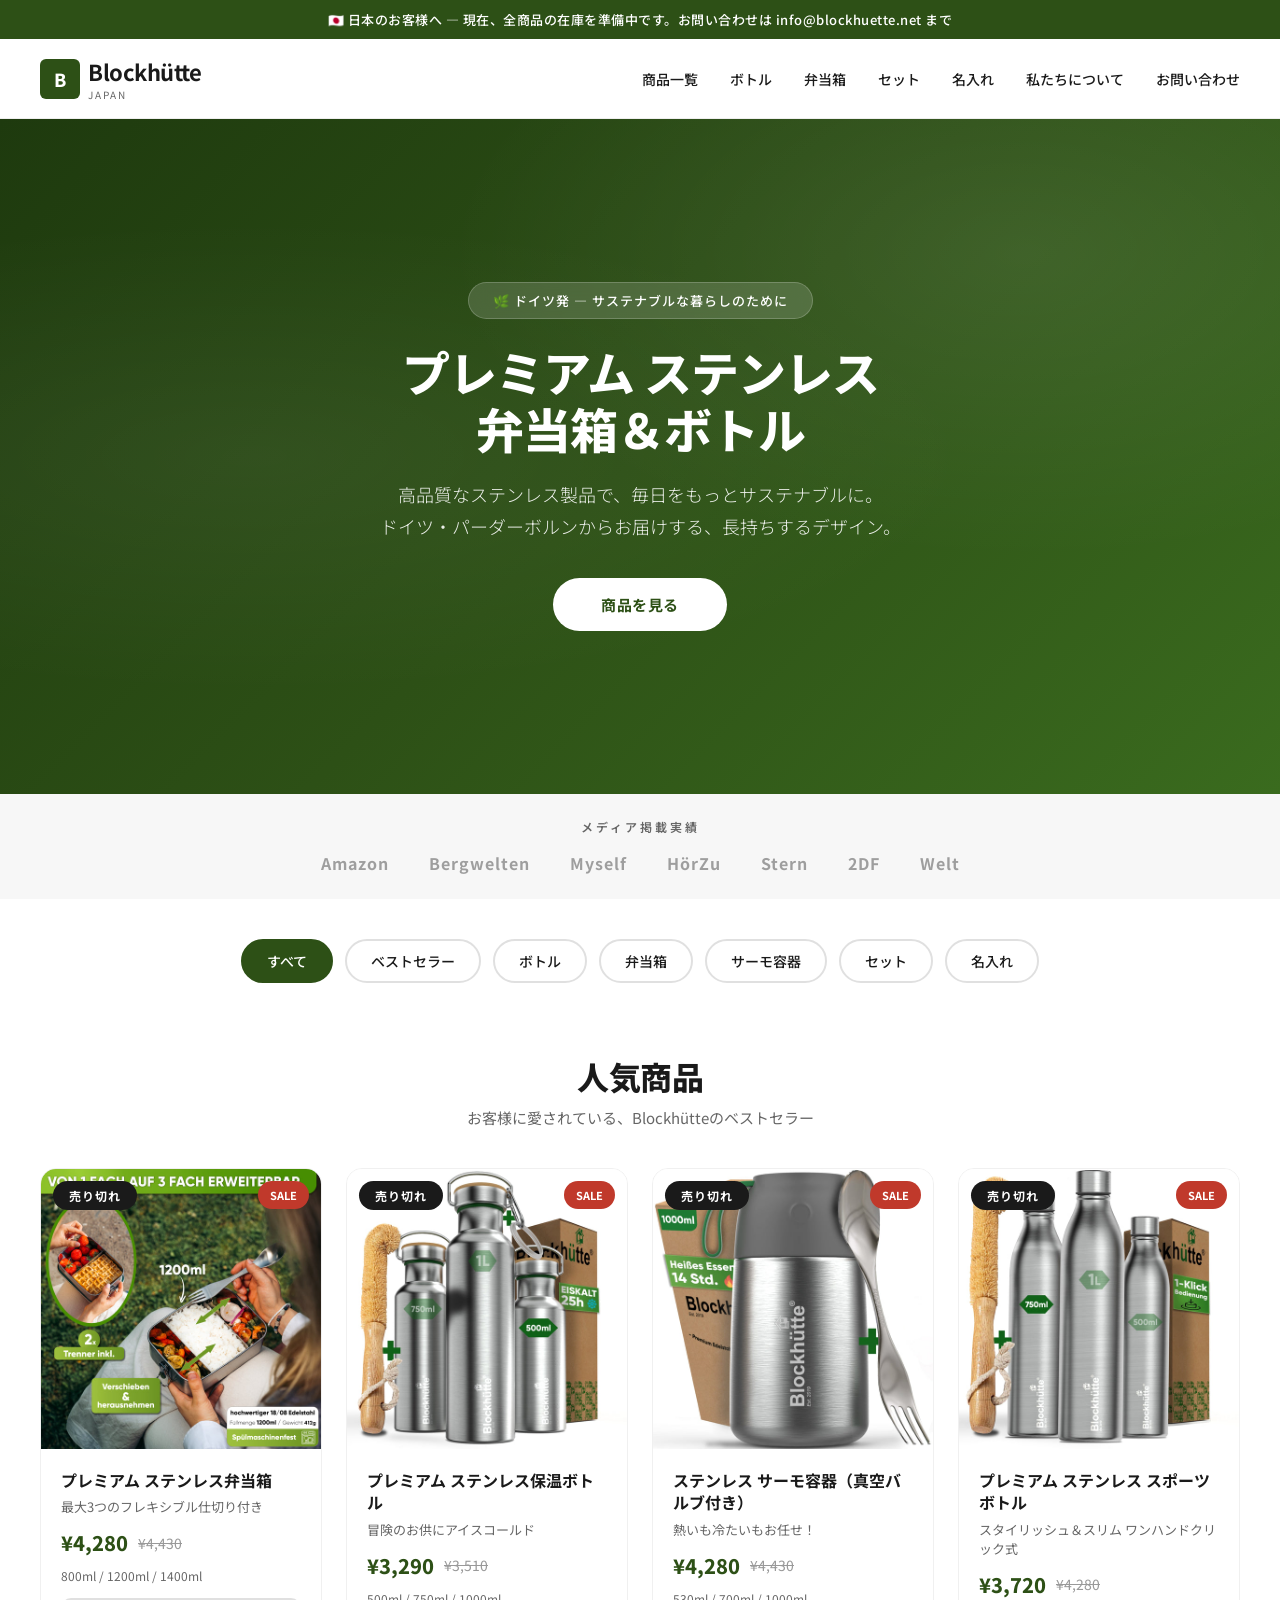
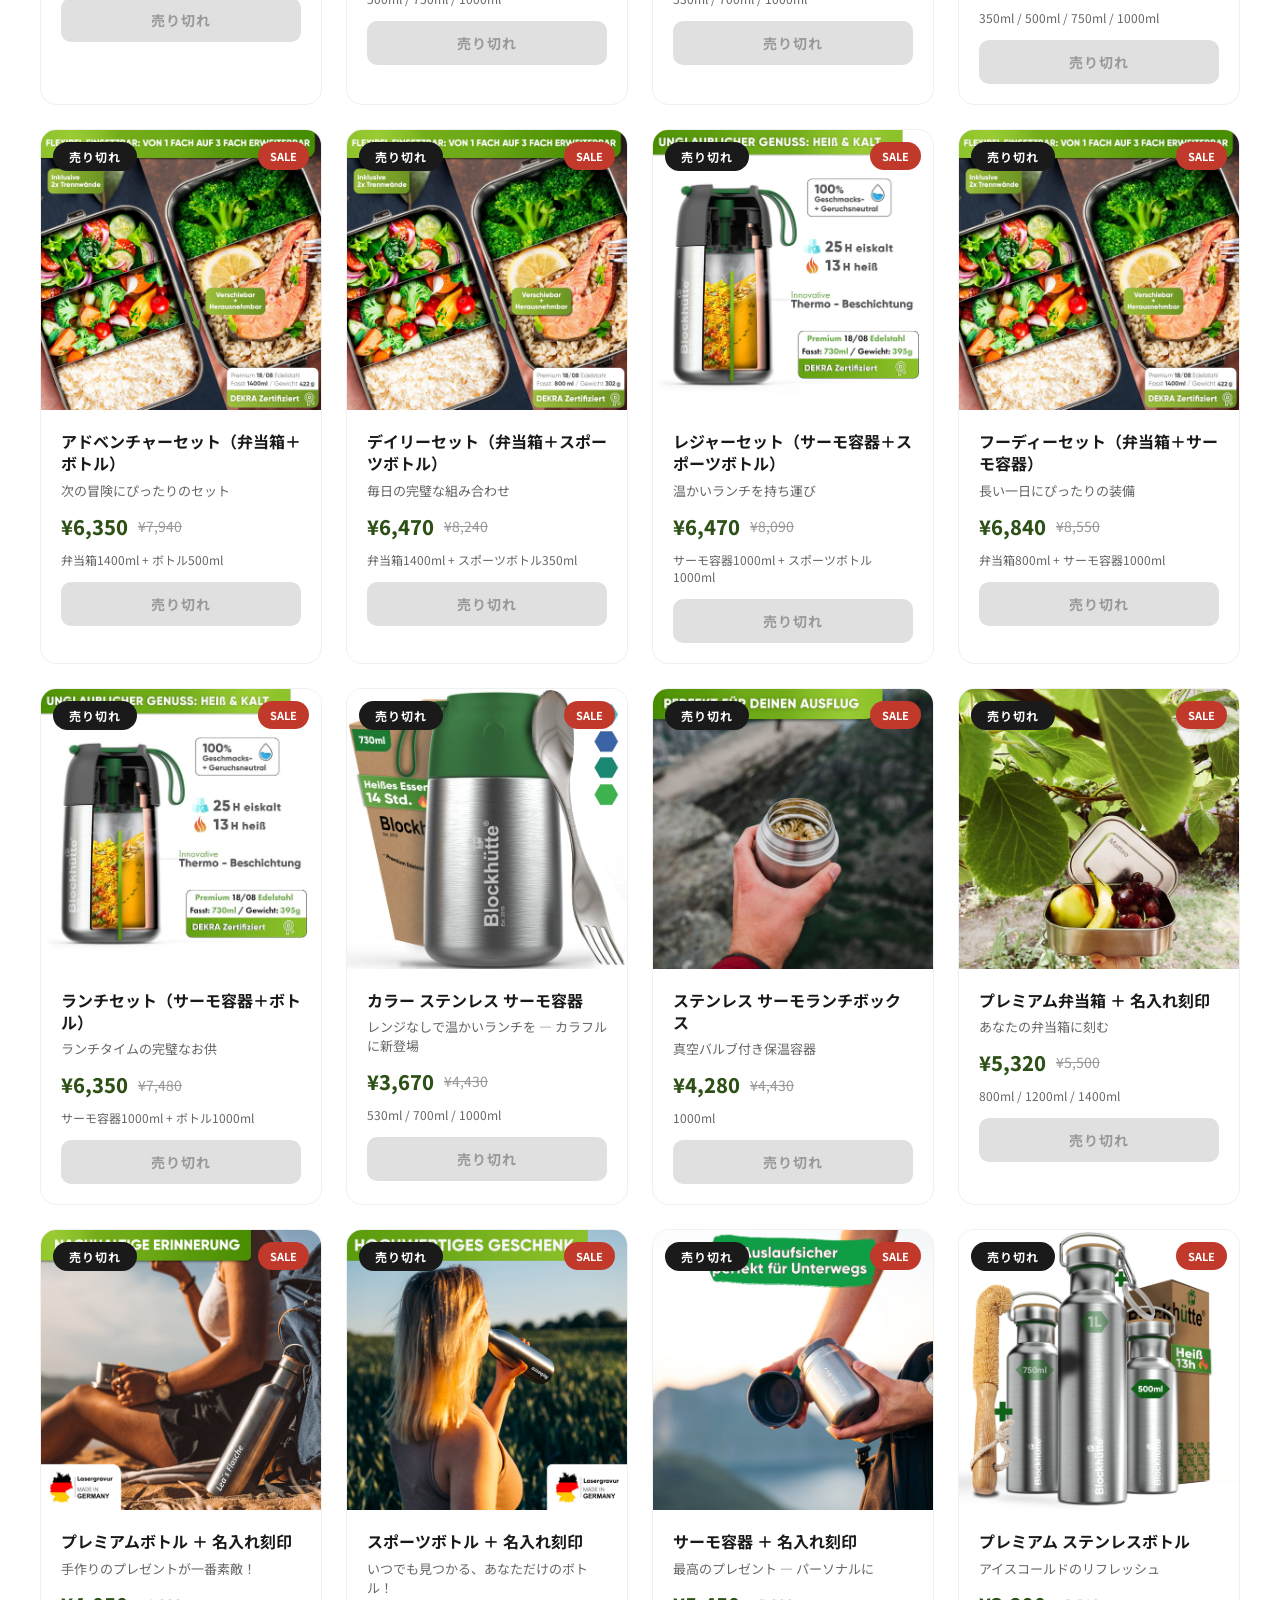
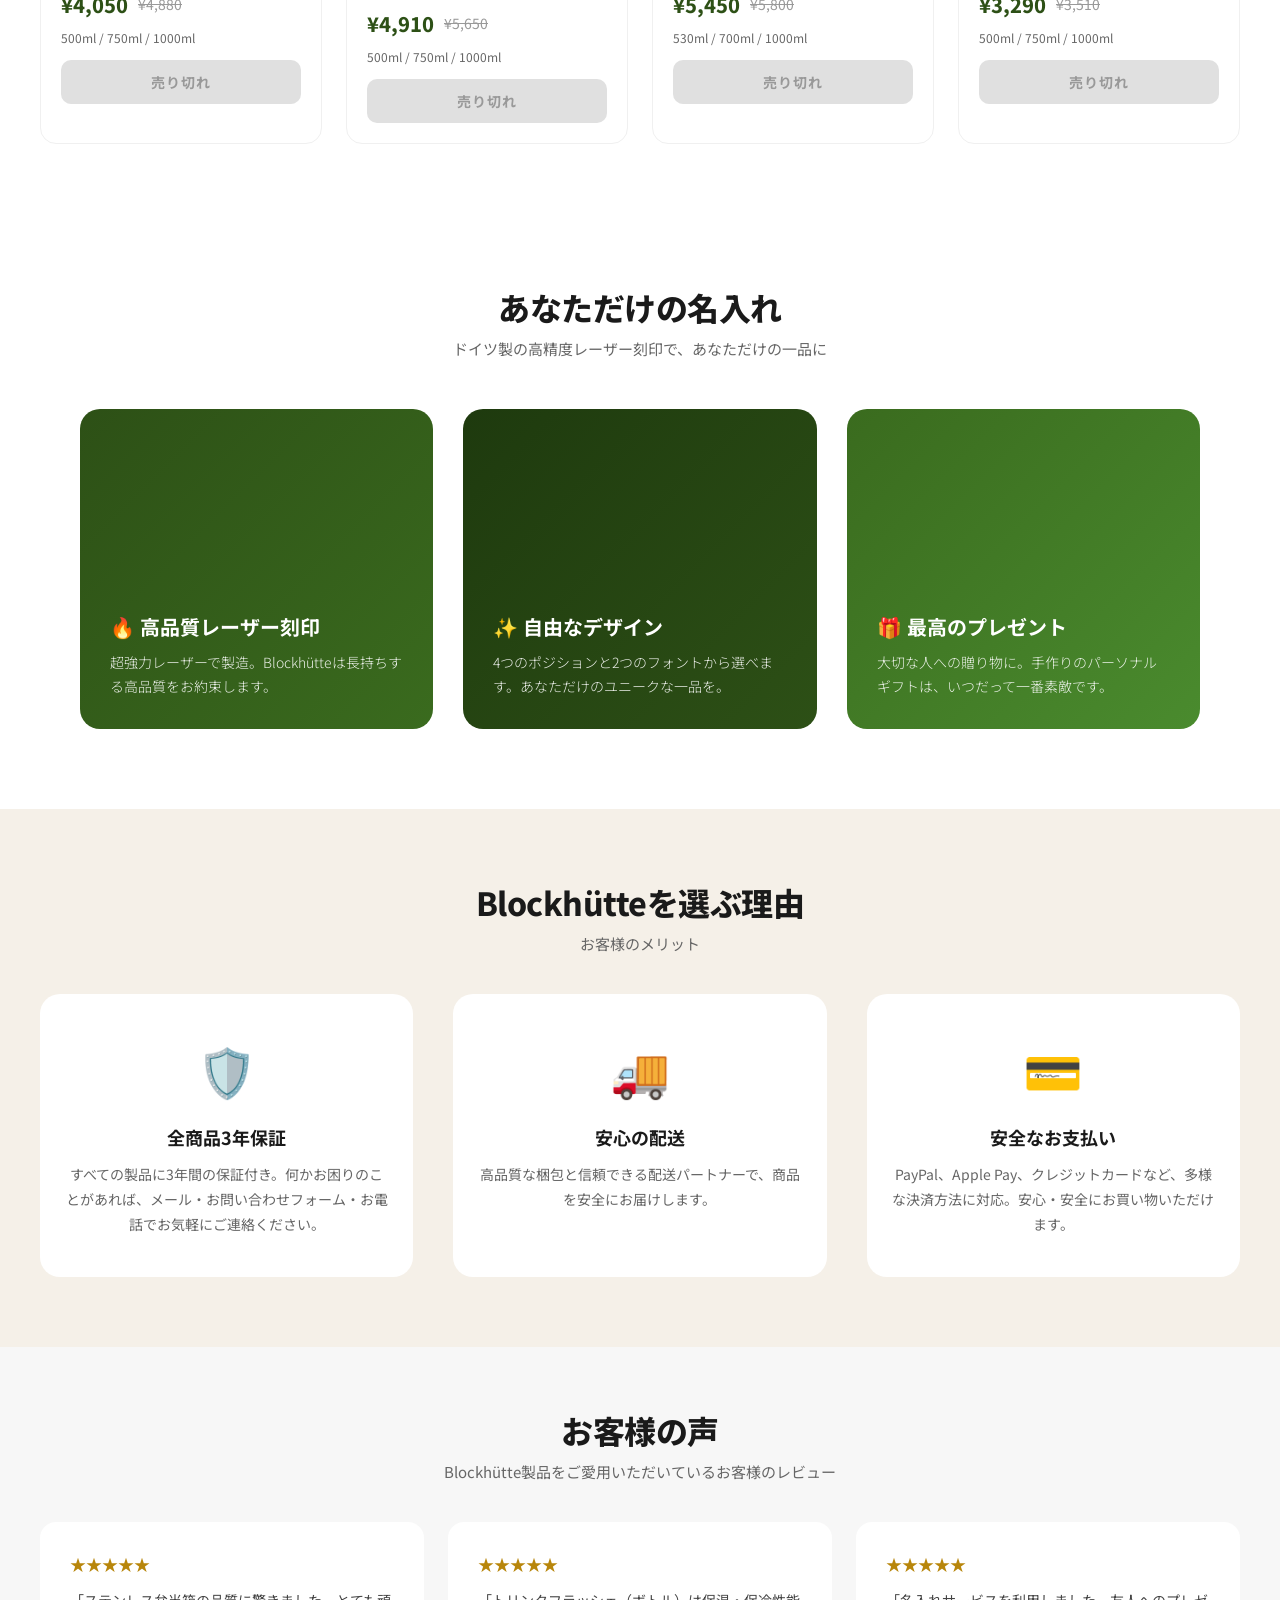
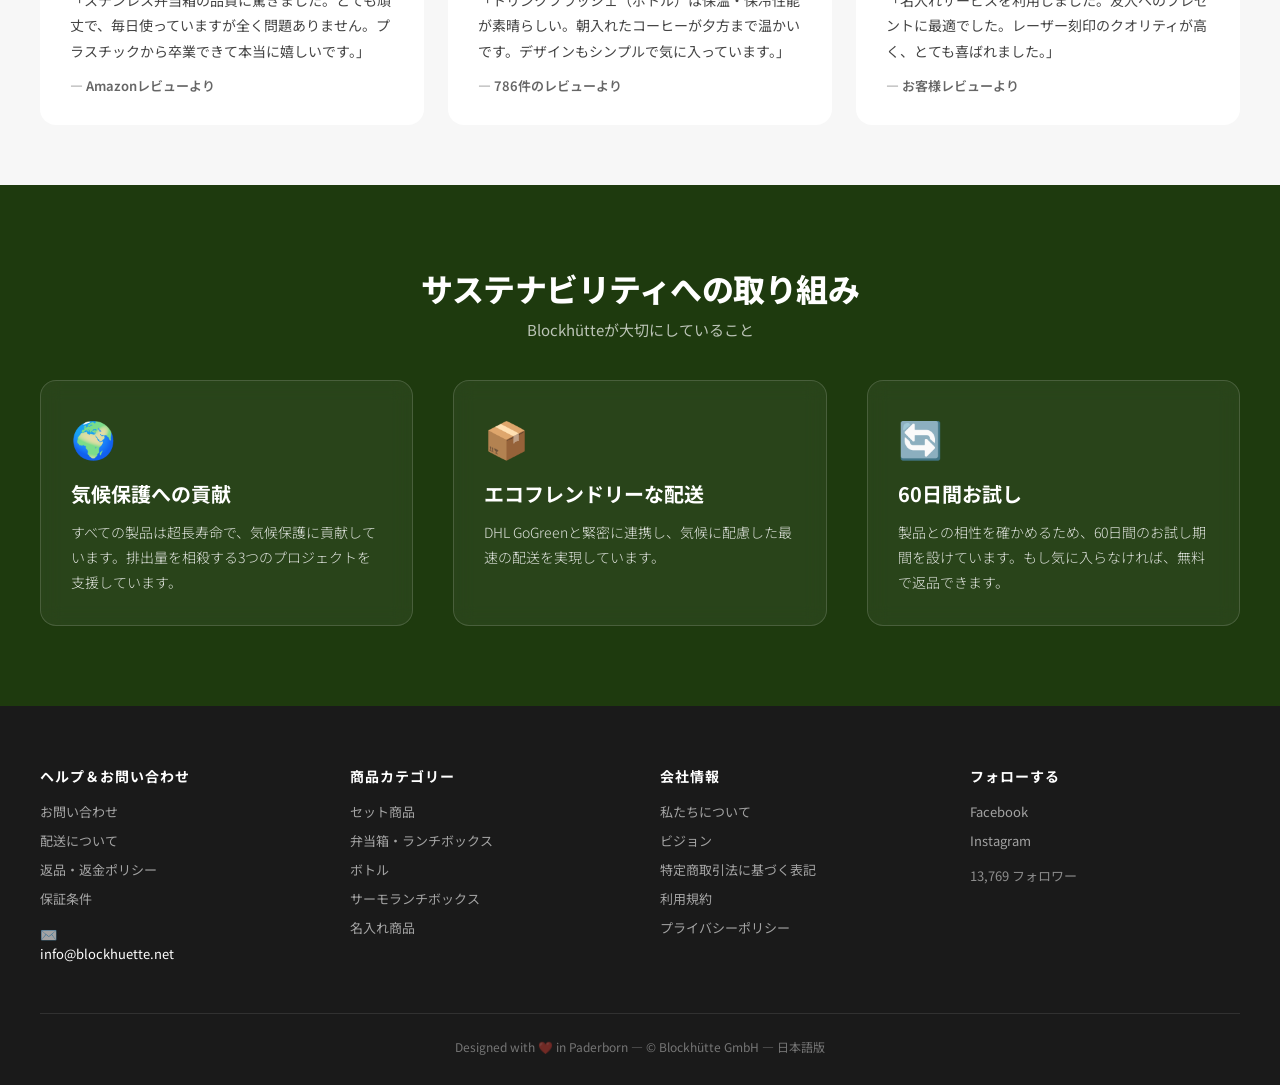
==== index.html @ 682fd540 "Add files via upload" ====
<!DOCTYPE html>
<html lang="ja">
<head>
<meta charset="UTF-8">
<meta name="viewport" content="width=device-width, initial-scale=1.0">
<title>Blockhütte Japan | プレミアムステンレス弁当箱＆ボトル</title>
<link rel="preconnect" href="https://fonts.googleapis.com">
<link href="https://fonts.googleapis.com/css2?family=Noto+Sans+JP:wght@300;400;500;600;700;800&family=Zen+Kaku+Gothic+New:wght@400;500;700&display=swap" rel="stylesheet">
<style>
/* ============================================
   BLOCKHÜTTE JAPAN - PRICE CONFIGURATION
   Edit prices in the JavaScript section below
   ============================================ */

:root {
  --bh-green: #2d5016;
  --bh-green-light: #3a6b1e;
  --bh-green-dark: #1e3a0e;
  --bh-cream: #f5f0e8;
  --bh-cream-dark: #e8e0d0;
  --bh-white: #ffffff;
  --bh-black: #1a1a1a;
  --bh-gray: #666666;
  --bh-gray-light: #f7f7f7;
  --bh-red: #c0392b;
  --bh-gold: #b8860b;
  --font-main: 'Noto Sans JP', 'Zen Kaku Gothic New', sans-serif;
}

* { margin: 0; padding: 0; box-sizing: border-box; }

body {
  font-family: var(--font-main);
  color: var(--bh-black);
  background: var(--bh-white);
  -webkit-font-smoothing: antialiased;
  overflow-x: hidden;
}

/* ===== ANNOUNCEMENT BAR ===== */
.announcement-bar {
  background: var(--bh-green);
  color: white;
  text-align: center;
  padding: 10px 20px;
  font-size: 13px;
  font-weight: 500;
  letter-spacing: 0.5px;
}

/* ===== HEADER ===== */
.header {
  background: var(--bh-white);
  border-bottom: 1px solid #eee;
  padding: 16px 40px;
  display: flex;
  align-items: center;
  justify-content: space-between;
  position: sticky;
  top: 0;
  z-index: 100;
}

.logo {
  display: flex;
  align-items: center;
  gap: 8px;
  text-decoration: none;
  color: var(--bh-black);
}

.logo-icon {
  width: 40px;
  height: 40px;
  background: var(--bh-green);
  border-radius: 6px;
  display: flex;
  align-items: center;
  justify-content: center;
  color: white;
  font-weight: 800;
  font-size: 18px;
}

.logo-text {
  font-size: 22px;
  font-weight: 700;
  letter-spacing: -0.5px;
}

.logo-sub {
  font-size: 10px;
  font-weight: 400;
  color: var(--bh-gray);
  letter-spacing: 2px;
  text-transform: uppercase;
}

nav {
  display: flex;
  gap: 32px;
  align-items: center;
}

nav a {
  text-decoration: none;
  color: var(--bh-black);
  font-size: 14px;
  font-weight: 500;
  transition: color 0.2s;
  position: relative;
}

nav a:hover { color: var(--bh-green); }

nav a::after {
  content: '';
  position: absolute;
  bottom: -4px;
  left: 0;
  width: 0;
  height: 2px;
  background: var(--bh-green);
  transition: width 0.3s;
}

nav a:hover::after { width: 100%; }

/* ===== HERO ===== */
.hero {
  position: relative;
  height: 75vh;
  min-height: 500px;
  background: linear-gradient(135deg, var(--bh-green-dark) 0%, var(--bh-green) 50%, var(--bh-green-light) 100%);
  display: flex;
  align-items: center;
  justify-content: center;
  text-align: center;
  color: white;
  overflow: hidden;
}

.hero::before {
  content: '';
  position: absolute;
  top: 0; left: 0; right: 0; bottom: 0;
  background: 
    radial-gradient(ellipse at 20% 50%, rgba(255,255,255,0.05) 0%, transparent 50%),
    radial-gradient(ellipse at 80% 20%, rgba(255,255,255,0.08) 0%, transparent 40%);
}

.hero-content {
  position: relative;
  z-index: 2;
  max-width: 700px;
  padding: 0 20px;
}

.hero-badge {
  display: inline-block;
  background: rgba(255,255,255,0.15);
  backdrop-filter: blur(10px);
  padding: 8px 24px;
  border-radius: 30px;
  font-size: 13px;
  font-weight: 500;
  letter-spacing: 1px;
  margin-bottom: 24px;
  border: 1px solid rgba(255,255,255,0.2);
}

.hero h1 {
  font-size: 48px;
  font-weight: 800;
  line-height: 1.2;
  margin-bottom: 20px;
  letter-spacing: -1px;
}

.hero p {
  font-size: 18px;
  font-weight: 300;
  opacity: 0.9;
  margin-bottom: 36px;
  line-height: 1.8;
}

.hero-btn {
  display: inline-block;
  background: white;
  color: var(--bh-green);
  padding: 16px 48px;
  border-radius: 50px;
  font-size: 15px;
  font-weight: 700;
  text-decoration: none;
  transition: all 0.3s;
  letter-spacing: 0.5px;
}

.hero-btn:hover {
  transform: translateY(-2px);
  box-shadow: 0 8px 30px rgba(0,0,0,0.2);
}

/* ===== PRESS BAR ===== */
.press-bar {
  background: var(--bh-gray-light);
  padding: 24px 40px;
  text-align: center;
}

.press-bar-label {
  font-size: 12px;
  font-weight: 600;
  color: var(--bh-gray);
  letter-spacing: 3px;
  text-transform: uppercase;
  margin-bottom: 16px;
}

.press-logos {
  display: flex;
  align-items: center;
  justify-content: center;
  gap: 40px;
  flex-wrap: wrap;
  opacity: 0.4;
}

.press-logos span {
  font-size: 16px;
  font-weight: 700;
  letter-spacing: 1px;
}

/* ===== CATEGORY TABS ===== */
.category-tabs {
  display: flex;
  justify-content: center;
  gap: 12px;
  padding: 40px 20px 20px;
  flex-wrap: wrap;
}

.cat-tab {
  padding: 10px 24px;
  border: 2px solid #e0e0e0;
  border-radius: 50px;
  font-size: 14px;
  font-weight: 500;
  cursor: pointer;
  transition: all 0.2s;
  background: white;
  color: var(--bh-black);
}

.cat-tab:hover, .cat-tab.active {
  background: var(--bh-green);
  color: white;
  border-color: var(--bh-green);
}

/* ===== SECTION TITLES ===== */
.section-title {
  text-align: center;
  padding: 50px 20px 10px;
}

.section-title h2 {
  font-size: 32px;
  font-weight: 800;
  letter-spacing: -0.5px;
  margin-bottom: 8px;
}

.section-title p {
  font-size: 15px;
  color: var(--bh-gray);
  font-weight: 400;
}

/* ===== PRODUCT GRID ===== */
.product-grid {
  display: grid;
  grid-template-columns: repeat(auto-fill, minmax(280px, 1fr));
  gap: 24px;
  padding: 30px 40px 60px;
  max-width: 1400px;
  margin: 0 auto;
}

.product-card {
  background: white;
  border-radius: 16px;
  overflow: hidden;
  transition: all 0.3s;
  border: 1px solid #f0f0f0;
  position: relative;
}

.product-card:hover {
  transform: translateY(-4px);
  box-shadow: 0 12px 40px rgba(0,0,0,0.08);
}

.product-image {
  position: relative;
  padding-top: 100%;
  background: var(--bh-gray-light);
  overflow: hidden;
}

.product-image img {
  position: absolute;
  top: 0; left: 0;
  width: 100%;
  height: 100%;
  object-fit: cover;
  transition: transform 0.5s;
}

.product-card:hover .product-image img {
  transform: scale(1.05);
}

.badge-sold-out {
  position: absolute;
  top: 12px;
  left: 12px;
  background: var(--bh-black);
  color: white;
  padding: 6px 16px;
  border-radius: 20px;
  font-size: 12px;
  font-weight: 700;
  letter-spacing: 1px;
  z-index: 2;
}

.badge-sale {
  position: absolute;
  top: 12px;
  right: 12px;
  background: var(--bh-red);
  color: white;
  padding: 6px 12px;
  border-radius: 20px;
  font-size: 11px;
  font-weight: 700;
  z-index: 2;
}

.product-info {
  padding: 20px;
}

.product-info h3 {
  font-size: 16px;
  font-weight: 700;
  margin-bottom: 6px;
  line-height: 1.4;
}

.product-info .subtitle {
  font-size: 13px;
  color: var(--bh-gray);
  margin-bottom: 12px;
  font-weight: 400;
}

.product-prices {
  display: flex;
  align-items: center;
  gap: 10px;
}

.price-current {
  font-size: 20px;
  font-weight: 800;
  color: var(--bh-green);
}

.price-original {
  font-size: 14px;
  color: #999;
  text-decoration: line-through;
}

.product-sizes {
  margin-top: 10px;
  font-size: 12px;
  color: var(--bh-gray);
}

.sold-out-btn {
  display: block;
  width: 100%;
  padding: 12px;
  margin-top: 14px;
  background: #e0e0e0;
  color: #999;
  border: none;
  border-radius: 10px;
  font-size: 14px;
  font-weight: 700;
  cursor: not-allowed;
  font-family: var(--font-main);
  letter-spacing: 1px;
}

/* ===== FEATURES SECTION ===== */
.features {
  background: var(--bh-cream);
  padding: 70px 40px;
}

.features-grid {
  display: grid;
  grid-template-columns: repeat(auto-fit, minmax(280px, 1fr));
  gap: 40px;
  max-width: 1200px;
  margin: 0 auto;
}

.feature-card {
  text-align: center;
  padding: 40px 24px;
  background: white;
  border-radius: 20px;
  transition: transform 0.3s;
}

.feature-card:hover { transform: translateY(-4px); }

.feature-icon {
  font-size: 48px;
  margin-bottom: 20px;
}

.feature-card h3 {
  font-size: 18px;
  font-weight: 700;
  margin-bottom: 12px;
}

.feature-card p {
  font-size: 14px;
  color: var(--bh-gray);
  line-height: 1.8;
}

/* ===== GRAVUR / ENGRAVING SECTION ===== */
.engraving-section {
  padding: 80px 40px;
  max-width: 1200px;
  margin: 0 auto;
}

.engraving-grid {
  display: grid;
  grid-template-columns: repeat(3, 1fr);
  gap: 30px;
  margin-top: 40px;
}

.engraving-card {
  position: relative;
  border-radius: 20px;
  overflow: hidden;
  min-height: 320px;
  display: flex;
  align-items: flex-end;
  background: var(--bh-green);
}

.engraving-card .engraving-content {
  padding: 30px;
  color: white;
  position: relative;
  z-index: 2;
}

.engraving-card h3 {
  font-size: 20px;
  font-weight: 700;
  margin-bottom: 10px;
}

.engraving-card p {
  font-size: 14px;
  font-weight: 300;
  line-height: 1.7;
  opacity: 0.9;
}

/* ===== SUSTAINABILITY ===== */
.sustainability {
  background: var(--bh-green-dark);
  color: white;
  padding: 80px 40px;
}

.sustainability-grid {
  display: grid;
  grid-template-columns: repeat(auto-fit, minmax(300px, 1fr));
  gap: 40px;
  max-width: 1200px;
  margin: 0 auto;
}

.sus-card {
  padding: 30px;
  border: 1px solid rgba(255,255,255,0.15);
  border-radius: 16px;
  backdrop-filter: blur(10px);
  background: rgba(255,255,255,0.05);
}

.sus-card h3 {
  font-size: 20px;
  font-weight: 700;
  margin-bottom: 12px;
}

.sus-card p {
  font-size: 14px;
  font-weight: 300;
  line-height: 1.8;
  opacity: 0.85;
}

.sus-icon {
  font-size: 36px;
  margin-bottom: 16px;
}

/* ===== FOOTER ===== */
.footer {
  background: var(--bh-black);
  color: white;
  padding: 60px 40px 30px;
}

.footer-grid {
  display: grid;
  grid-template-columns: repeat(auto-fit, minmax(200px, 1fr));
  gap: 40px;
  max-width: 1200px;
  margin: 0 auto 40px;
}

.footer-col h4 {
  font-size: 14px;
  font-weight: 700;
  margin-bottom: 16px;
  letter-spacing: 1px;
}

.footer-col a {
  display: block;
  color: rgba(255,255,255,0.6);
  text-decoration: none;
  font-size: 13px;
  margin-bottom: 10px;
  transition: color 0.2s;
}

.footer-col a:hover { color: white; }

.footer-bottom {
  border-top: 1px solid rgba(255,255,255,0.1);
  padding-top: 24px;
  text-align: center;
  font-size: 12px;
  color: rgba(255,255,255,0.4);
}

.footer-contact {
  font-size: 14px;
  color: rgba(255,255,255,0.6);
}

.footer-contact a {
  color: white;
  text-decoration: none;
}

/* ===== REVIEWS ===== */
.reviews-section {
  padding: 60px 40px;
  background: var(--bh-gray-light);
}

.reviews-grid {
  display: grid;
  grid-template-columns: repeat(auto-fit, minmax(300px, 1fr));
  gap: 24px;
  max-width: 1200px;
  margin: 30px auto 0;
}

.review-card {
  background: white;
  padding: 30px;
  border-radius: 16px;
}

.review-stars { color: var(--bh-gold); font-size: 16px; margin-bottom: 12px; }

.review-text {
  font-size: 14px;
  line-height: 1.8;
  color: #444;
  margin-bottom: 12px;
}

.review-author {
  font-size: 13px;
  font-weight: 600;
  color: var(--bh-gray);
}

/* ===== RESPONSIVE ===== */
@media (max-width: 900px) {
  .header { padding: 12px 20px; }
  nav { display: none; }
  .hero h1 { font-size: 32px; }
  .hero { min-height: 400px; height: 60vh; }
  .product-grid { padding: 20px; grid-template-columns: repeat(2, 1fr); gap: 16px; }
  .engraving-grid { grid-template-columns: 1fr; }
  .features { padding: 40px 20px; }
  .sustainability { padding: 40px 20px; }
  .section-title h2 { font-size: 24px; }
  .footer { padding: 40px 20px 20px; }
}

@media (max-width: 600px) {
  .product-grid { grid-template-columns: 1fr; max-width: 400px; }
}

/* ===== ANIMATIONS ===== */
@keyframes fadeInUp {
  from { opacity: 0; transform: translateY(30px); }
  to { opacity: 1; transform: translateY(0); }
}

.product-card { animation: fadeInUp 0.6s ease-out backwards; }
.product-card:nth-child(1) { animation-delay: 0.05s; }
.product-card:nth-child(2) { animation-delay: 0.1s; }
.product-card:nth-child(3) { animation-delay: 0.15s; }
.product-card:nth-child(4) { animation-delay: 0.2s; }
.product-card:nth-child(5) { animation-delay: 0.25s; }
.product-card:nth-child(6) { animation-delay: 0.3s; }
.product-card:nth-child(7) { animation-delay: 0.35s; }
.product-card:nth-child(8) { animation-delay: 0.4s; }

.feature-card { animation: fadeInUp 0.6s ease-out backwards; }
.feature-card:nth-child(1) { animation-delay: 0.1s; }
.feature-card:nth-child(2) { animation-delay: 0.2s; }
.feature-card:nth-child(3) { animation-delay: 0.3s; }
</style>
</head>
<body>

<!-- ANNOUNCEMENT BAR -->
<div class="announcement-bar">
  🇯🇵 日本のお客様へ — 現在、全商品の在庫を準備中です。お問い合わせは info@blockhuette.net まで
</div>

<!-- HEADER -->
<header class="header">
  <a href="#" class="logo">
    <div class="logo-icon">B</div>
    <div>
      <div class="logo-text">Blockhütte</div>
      <div class="logo-sub">Japan</div>
    </div>
  </a>
  <nav>
    <a href="#products">商品一覧</a>
    <a href="#bottles">ボトル</a>
    <a href="#lunchbox">弁当箱</a>
    <a href="#bundles">セット</a>
    <a href="#engraving">名入れ</a>
    <a href="pages/about.html">私たちについて</a>
    <a href="pages/contact.html">お問い合わせ</a>
  </nav>
</header>

<!-- HERO -->
<section class="hero">
  <div class="hero-content">
    <div class="hero-badge">🌿 ドイツ発 — サステナブルな暮らしのために</div>
    <h1>プレミアム ステンレス<br>弁当箱＆ボトル</h1>
    <p>高品質なステンレス製品で、毎日をもっとサステナブルに。<br>ドイツ・パーダーボルンからお届けする、長持ちするデザイン。</p>
    <a href="#products" class="hero-btn">商品を見る</a>
  </div>
</section>

<!-- PRESS BAR -->
<div class="press-bar">
  <div class="press-bar-label">メディア掲載実績</div>
  <div class="press-logos">
    <span>Amazon</span>
    <span>Bergwelten</span>
    <span>Myself</span>
    <span>HörZu</span>
    <span>Stern</span>
    <span>2DF</span>
    <span>Welt</span>
  </div>
</div>

<!-- CATEGORY TABS -->
<div class="category-tabs" id="products">
  <div class="cat-tab active" onclick="filterProducts('all', this)">すべて</div>
  <div class="cat-tab" onclick="filterProducts('bestseller', this)">ベストセラー</div>
  <div class="cat-tab" onclick="filterProducts('bottle', this)">ボトル</div>
  <div class="cat-tab" onclick="filterProducts('lunchbox', this)">弁当箱</div>
  <div class="cat-tab" onclick="filterProducts('thermo', this)">サーモ容器</div>
  <div class="cat-tab" onclick="filterProducts('bundle', this)">セット</div>
  <div class="cat-tab" onclick="filterProducts('engraving', this)">名入れ</div>
</div>

<!-- BESTSELLER SECTION -->
<div class="section-title">
  <h2>人気商品</h2>
  <p>お客様に愛されている、Blockhütteのベストセラー</p>
</div>

<!-- PRODUCT GRID (generated by JS) -->
<div class="product-grid" id="product-grid"></div>

<!-- ENGRAVING SECTION -->
<section class="engraving-section" id="engraving">
  <div class="section-title" style="padding: 0 0 10px;">
    <h2>あなただけの名入れ</h2>
    <p>ドイツ製の高精度レーザー刻印で、あなただけの一品に</p>
  </div>
  <div class="engraving-grid">
    <div class="engraving-card" style="background: linear-gradient(135deg, #2d5016, #3a6b1e);">
      <div class="engraving-content">
        <h3>🔥 高品質レーザー刻印</h3>
        <p>超強力レーザーで製造。Blockhütteは長持ちする高品質をお約束します。</p>
      </div>
    </div>
    <div class="engraving-card" style="background: linear-gradient(135deg, #1e3a0e, #2d5016);">
      <div class="engraving-content">
        <h3>✨ 自由なデザイン</h3>
        <p>4つのポジションと2つのフォントから選べます。あなただけのユニークな一品を。</p>
      </div>
    </div>
    <div class="engraving-card" style="background: linear-gradient(135deg, #3a6b1e, #4a8b2e);">
      <div class="engraving-content">
        <h3>🎁 最高のプレゼント</h3>
        <p>大切な人への贈り物に。手作りのパーソナルギフトは、いつだって一番素敵です。</p>
      </div>
    </div>
  </div>
</section>

<!-- FEATURES -->
<section class="features">
  <div class="section-title" style="padding: 0 0 40px;">
    <h2>Blockhütteを選ぶ理由</h2>
    <p>お客様のメリット</p>
  </div>
  <div class="features-grid">
    <div class="feature-card">
      <div class="feature-icon">🛡️</div>
      <h3>全商品3年保証</h3>
      <p>すべての製品に3年間の保証付き。何かお困りのことがあれば、メール・お問い合わせフォーム・お電話でお気軽にご連絡ください。</p>
    </div>
    <div class="feature-card">
      <div class="feature-icon">🚚</div>
      <h3>安心の配送</h3>
      <p>高品質な梱包と信頼できる配送パートナーで、商品を安全にお届けします。</p>
    </div>
    <div class="feature-card">
      <div class="feature-icon">💳</div>
      <h3>安全なお支払い</h3>
      <p>PayPal、Apple Pay、クレジットカードなど、多様な決済方法に対応。安心・安全にお買い物いただけます。</p>
    </div>
  </div>
</section>

<!-- REVIEWS -->
<section class="reviews-section">
  <div class="section-title" style="padding: 0 0 10px;">
    <h2>お客様の声</h2>
    <p>Blockhütte製品をご愛用いただいているお客様のレビュー</p>
  </div>
  <div class="reviews-grid">
    <div class="review-card">
      <div class="review-stars">★★★★★</div>
      <div class="review-text">「ステンレス弁当箱の品質に驚きました。とても頑丈で、毎日使っていますが全く問題ありません。プラスチックから卒業できて本当に嬉しいです。」</div>
      <div class="review-author">— Amazonレビューより</div>
    </div>
    <div class="review-card">
      <div class="review-stars">★★★★★</div>
      <div class="review-text">「トリンクフラッシェ（ボトル）は保温・保冷性能が素晴らしい。朝入れたコーヒーが夕方まで温かいです。デザインもシンプルで気に入っています。」</div>
      <div class="review-author">— 786件のレビューより</div>
    </div>
    <div class="review-card">
      <div class="review-stars">★★★★★</div>
      <div class="review-text">「名入れサービスを利用しました。友人へのプレゼントに最適でした。レーザー刻印のクオリティが高く、とても喜ばれました。」</div>
      <div class="review-author">— お客様レビューより</div>
    </div>
  </div>
</section>

<!-- SUSTAINABILITY -->
<section class="sustainability" id="about">
  <div class="section-title" style="padding: 0 0 40px;">
    <h2 style="color: white;">サステナビリティへの取り組み</h2>
    <p style="color: rgba(255,255,255,0.7);">Blockhütteが大切にしていること</p>
  </div>
  <div class="sustainability-grid">
    <div class="sus-card">
      <div class="sus-icon">🌍</div>
      <h3>気候保護への貢献</h3>
      <p>すべての製品は超長寿命で、気候保護に貢献しています。排出量を相殺する3つのプロジェクトを支援しています。</p>
    </div>
    <div class="sus-card">
      <div class="sus-icon">📦</div>
      <h3>エコフレンドリーな配送</h3>
      <p>DHL GoGreenと緊密に連携し、気候に配慮した最速の配送を実現しています。</p>
    </div>
    <div class="sus-card">
      <div class="sus-icon">🔄</div>
      <h3>60日間お試し</h3>
      <p>製品との相性を確かめるため、60日間のお試し期間を設けています。もし気に入らなければ、無料で返品できます。</p>
    </div>
  </div>
</section>

<!-- FOOTER -->
<footer class="footer" id="contact">
  <div class="footer-grid">
    <div class="footer-col">
      <h4>ヘルプ＆お問い合わせ</h4>
      <a href="pages/contact.html">お問い合わせ</a>
      <a href="pages/shipping.html">配送について</a>
      <a href="pages/returns.html">返品・返金ポリシー</a>
      <a href="pages/warranty.html">保証条件</a>
      <div class="footer-contact" style="margin-top: 16px;">
        ✉️ <a href="mailto:info@blockhuette.net">info@blockhuette.net</a>
      </div>
    </div>
    <div class="footer-col">
      <h4>商品カテゴリー</h4>
      <a href="#products" onclick="filterProducts('bundle', document.querySelector('[onclick*=bundle]'))">セット商品</a>
      <a href="#products" onclick="filterProducts('lunchbox', document.querySelector('[onclick*=lunchbox]'))">弁当箱・ランチボックス</a>
      <a href="#products" onclick="filterProducts('bottle', document.querySelector('[onclick*=bottle]'))">ボトル</a>
      <a href="#products" onclick="filterProducts('thermo', document.querySelector('[onclick*=thermo]'))">サーモランチボックス</a>
      <a href="#products" onclick="filterProducts('engraving', document.querySelector('[onclick*=engraving]'))">名入れ商品</a>
    </div>
    <div class="footer-col">
      <h4>会社情報</h4>
      <a href="pages/about.html">私たちについて</a>
      <a href="pages/vision.html">ビジョン</a>
      <a href="pages/tokushoho.html">特定商取引法に基づく表記</a>
      <a href="pages/terms.html">利用規約</a>
      <a href="pages/privacy.html">プライバシーポリシー</a>
    </div>
    <div class="footer-col">
      <h4>フォローする</h4>
      <a href="https://www.facebook.com/TeamBlockhuette/" target="_blank">Facebook</a>
      <a href="https://www.instagram.com/blockhuette/" target="_blank">Instagram</a>
      <p style="margin-top: 16px; font-size: 13px; color: rgba(255,255,255,0.5);">13,769 フォロワー</p>
    </div>
  </div>
  <div class="footer-bottom">
    Designed with ❤️ in Paderborn — © Blockhütte GmbH — 日本語版
  </div>
</footer>

<script>
/* ================================================================
   🔧 PRICE CONFIGURATION — EDIT PRICES HERE
   ================================================================
   Each product has:
   - price: current selling price (string, e.g. "¥4,280")
   - originalPrice: original price before discount (string or null)
   - All products are marked as "売り切れ" (sold out)
   ================================================================ */

const PRODUCTS = [
  // ===== BESTSELLER / HAUPTPRODUKTE =====
  {
    id: 'brotdose-1400',
    name: 'プレミアム ステンレス弁当箱',
    subtitle: '最大3つのフレキシブル仕切り付き',
    price: '¥4,280',
    originalPrice: '¥4,430',
    category: ['bestseller', 'lunchbox'],
    sizes: '800ml / 1200ml / 1400ml',
    image: 'images/brotdose-1400.jpg',
  },
  {
    id: 'trinkflasche-isoliert',
    name: 'プレミアム ステンレス保温ボトル',
    subtitle: '冒険のお供にアイスコールド',
    price: '¥3,290',
    originalPrice: '¥3,510',
    category: ['bestseller', 'bottle'],
    sizes: '500ml / 750ml / 1000ml',
    image: 'images/trinkflasche.jpg',
  },
  {
    id: 'thermobehaelter',
    name: 'ステンレス サーモ容器（真空バルブ付き）',
    subtitle: '熱いも冷たいもお任せ！',
    price: '¥4,280',
    originalPrice: '¥4,430',
    category: ['bestseller', 'thermo'],
    sizes: '530ml / 700ml / 1000ml',
    image: 'images/thermobehaelter.jpg',
  },
  {
    id: 'sport-trinkflasche',
    name: 'プレミアム ステンレス スポーツボトル',
    subtitle: 'スタイリッシュ＆スリム ワンハンドクリック式',
    price: '¥3,720',
    originalPrice: '¥4,280',
    category: ['bestseller', 'bottle'],
    sizes: '350ml / 500ml / 750ml / 1000ml',
    image: 'images/sport-trinkflasche.jpg',
  },

  // ===== BUNDLES / SETS =====
  {
    id: 'abenteuer-bundle',
    name: 'アドベンチャーセット（弁当箱＋ボトル）',
    subtitle: '次の冒険にぴったりのセット',
    price: '¥6,350',
    originalPrice: '¥7,940',
    category: ['bundle'],
    sizes: '弁当箱1400ml + ボトル500ml',
    image: 'images/abenteuer-bundle.jpg',
  },
  {
    id: 'alltag-bundle',
    name: 'デイリーセット（弁当箱＋スポーツボトル）',
    subtitle: '毎日の完璧な組み合わせ',
    price: '¥6,470',
    originalPrice: '¥8,240',
    category: ['bundle'],
    sizes: '弁当箱1400ml + スポーツボトル350ml',
    image: 'images/alltag-bundle.jpg',
  },
  {
    id: 'freizeit-bundle',
    name: 'レジャーセット（サーモ容器＋スポーツボトル）',
    subtitle: '温かいランチを持ち運び',
    price: '¥6,470',
    originalPrice: '¥8,090',
    category: ['bundle'],
    sizes: 'サーモ容器1000ml + スポーツボトル1000ml',
    image: 'images/freizeit-bundle.jpg',
  },
  {
    id: 'foodie-bundle',
    name: 'フーディーセット（弁当箱＋サーモ容器）',
    subtitle: '長い一日にぴったりの装備',
    price: '¥6,840',
    originalPrice: '¥8,550',
    category: ['bundle'],
    sizes: '弁当箱800ml + サーモ容器1000ml',
    image: 'images/foodie-bundle.jpg',
  },
  {
    id: 'lunch-bundle',
    name: 'ランチセット（サーモ容器＋ボトル）',
    subtitle: 'ランチタイムの完璧なお供',
    price: '¥6,350',
    originalPrice: '¥7,480',
    category: ['bundle'],
    sizes: 'サーモ容器1000ml + ボトル1000ml',
    image: 'images/lunch-bundle.jpg',
  },

  // ===== THERMO =====
  {
    id: 'thermobehaelter-farbig',
    name: 'カラー ステンレス サーモ容器',
    subtitle: 'レンジなしで温かいランチを — カラフルに新登場',
    price: '¥3,670',
    originalPrice: '¥4,430',
    category: ['thermo'],
    sizes: '530ml / 700ml / 1000ml',
    image: 'images/thermobehaelter-farbig.jpg',
  },
  {
    id: 'thermo-lunchbox',
    name: 'ステンレス サーモランチボックス',
    subtitle: '真空バルブ付き保温容器',
    price: '¥4,280',
    originalPrice: '¥4,430',
    category: ['thermo'],
    sizes: '1000ml',
    image: 'images/thermo-lunchbox.jpg',
  },

  // ===== ENGRAVING / GRAVUR =====
  {
    id: 'gravur-brotdose',
    name: 'プレミアム弁当箱 ＋ 名入れ刻印',
    subtitle: 'あなたの弁当箱に刻む',
    price: '¥5,320',
    originalPrice: '¥5,500',
    category: ['engraving'],
    sizes: '800ml / 1200ml / 1400ml',
    image: 'images/gravur-brotdose.jpg',
  },
  {
    id: 'gravur-trinkflasche',
    name: 'プレミアムボトル ＋ 名入れ刻印',
    subtitle: '手作りのプレゼントが一番素敵！',
    price: '¥4,050',
    originalPrice: '¥4,880',
    category: ['engraving'],
    sizes: '500ml / 750ml / 1000ml',
    image: 'images/gravur-trinkflasche.jpg',
  },
  {
    id: 'gravur-sport-trinkflasche',
    name: 'スポーツボトル ＋ 名入れ刻印',
    subtitle: 'いつでも見つかる、あなただけのボトル！',
    price: '¥4,910',
    originalPrice: '¥5,650',
    category: ['engraving'],
    sizes: '500ml / 750ml / 1000ml',
    image: 'images/gravur-sport.jpg',
  },
  {
    id: 'gravur-thermobehaelter',
    name: 'サーモ容器 ＋ 名入れ刻印',
    subtitle: '最高のプレゼント — パーソナルに',
    price: '¥5,450',
    originalPrice: '¥5,800',
    category: ['engraving'],
    sizes: '530ml / 700ml / 1000ml',
    image: 'images/gravur-thermo.jpg',
  },

  // ===== ADDITIONAL BOTTLE =====
  {
    id: 'trinkflasche-isoliert-2',
    name: 'プレミアム ステンレスボトル',
    subtitle: 'アイスコールドのリフレッシュ',
    price: '¥3,290',
    originalPrice: '¥3,510',
    category: ['bottle'],
    sizes: '500ml / 750ml / 1000ml',
    image: 'images/trinkflasche-2.jpg',
  },
];

// ===== RENDER PRODUCTS =====
function renderProducts(filter = 'all') {
  const grid = document.getElementById('product-grid');
  const filtered = filter === 'all' 
    ? PRODUCTS 
    : PRODUCTS.filter(p => p.category.includes(filter));
  
  grid.innerHTML = filtered.map(product => `
    <div class="product-card" data-categories="${product.category.join(',')}">
      <div class="product-image">
        <img src="${product.image}" alt="${product.name}" loading="lazy">
        <div class="badge-sold-out">売り切れ</div>
        ${product.originalPrice ? '<div class="badge-sale">SALE</div>' : ''}
      </div>
      <div class="product-info">
        <h3>${product.name}</h3>
        <div class="subtitle">${product.subtitle}</div>
        <div class="product-prices">
          <span class="price-current">${product.price}</span>
          ${product.originalPrice ? `<span class="price-original">${product.originalPrice}</span>` : ''}
        </div>
        <div class="product-sizes">${product.sizes}</div>
        <button class="sold-out-btn">売り切れ</button>
      </div>
    </div>
  `).join('');
}

function filterProducts(category, el) {
  document.querySelectorAll('.cat-tab').forEach(t => t.classList.remove('active'));
  el.classList.add('active');
  renderProducts(category);
}

// Initial render
renderProducts();
</script>

</body>
</html>
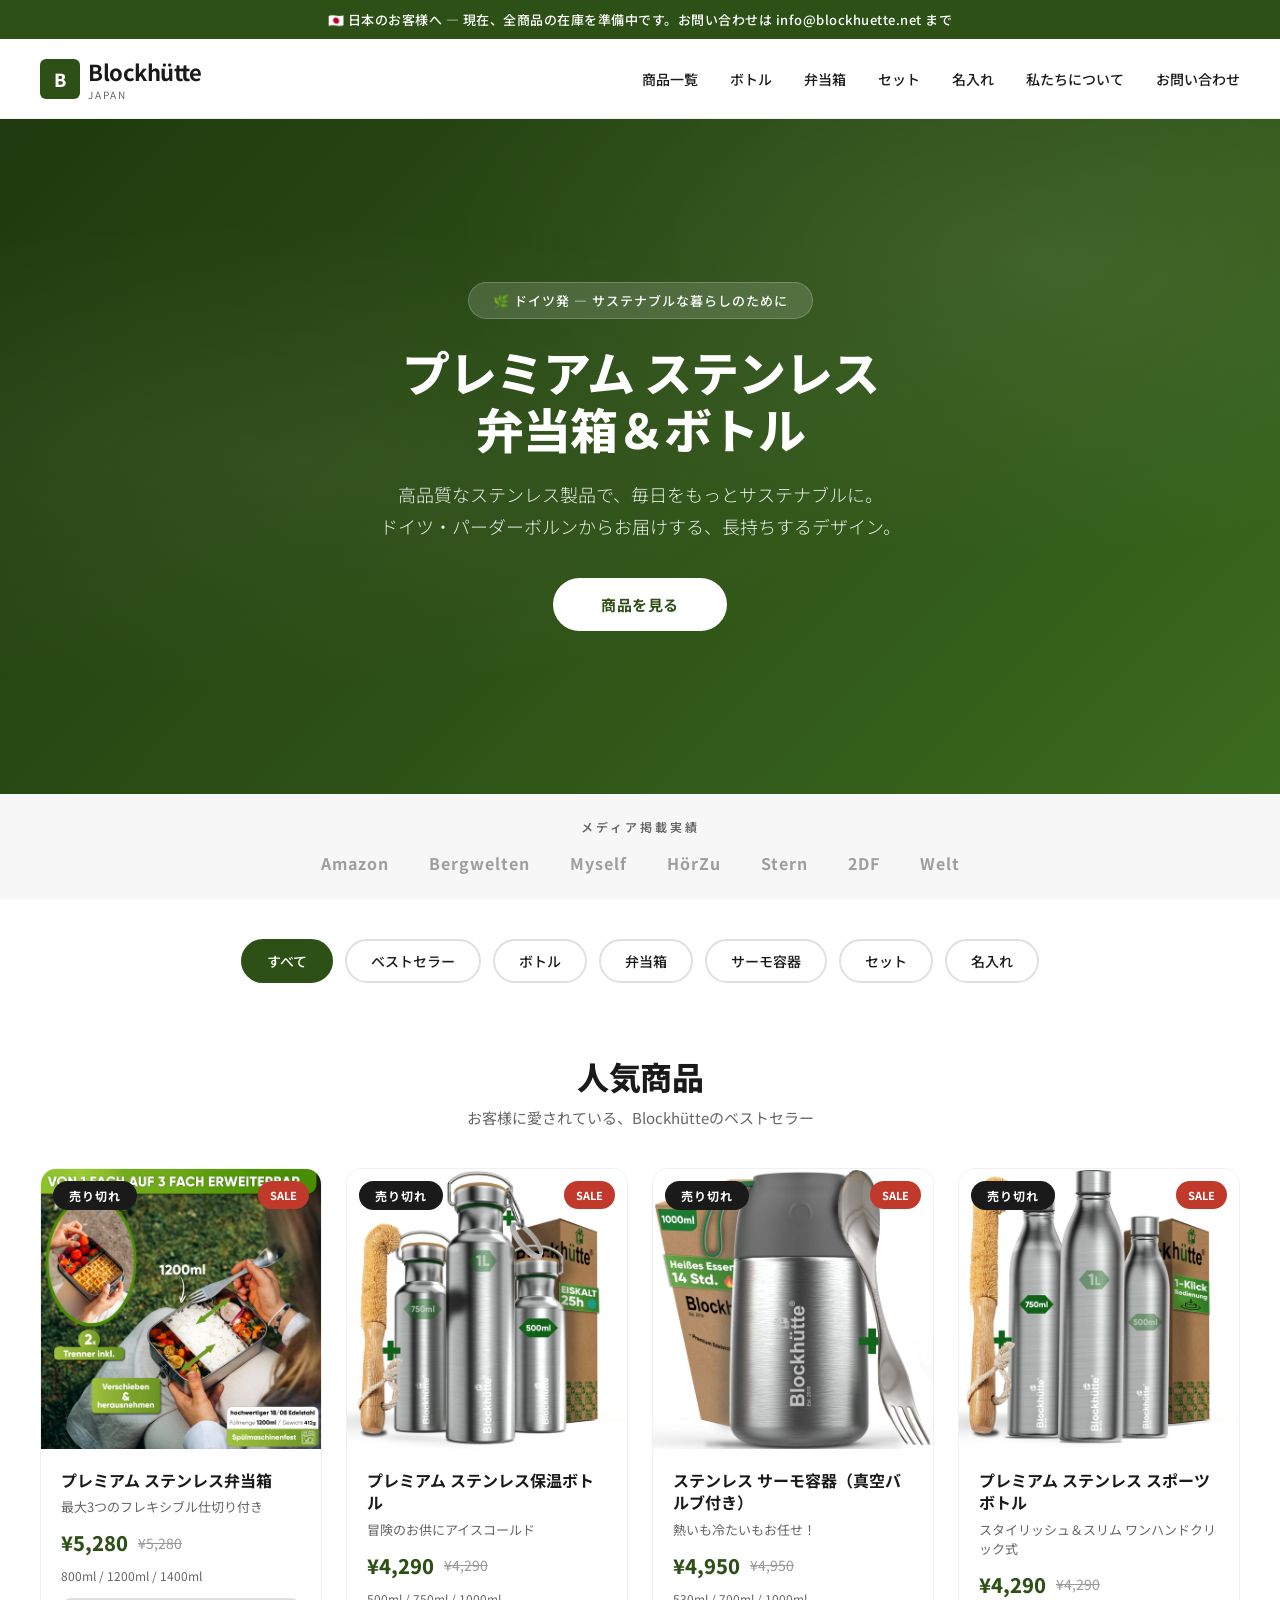
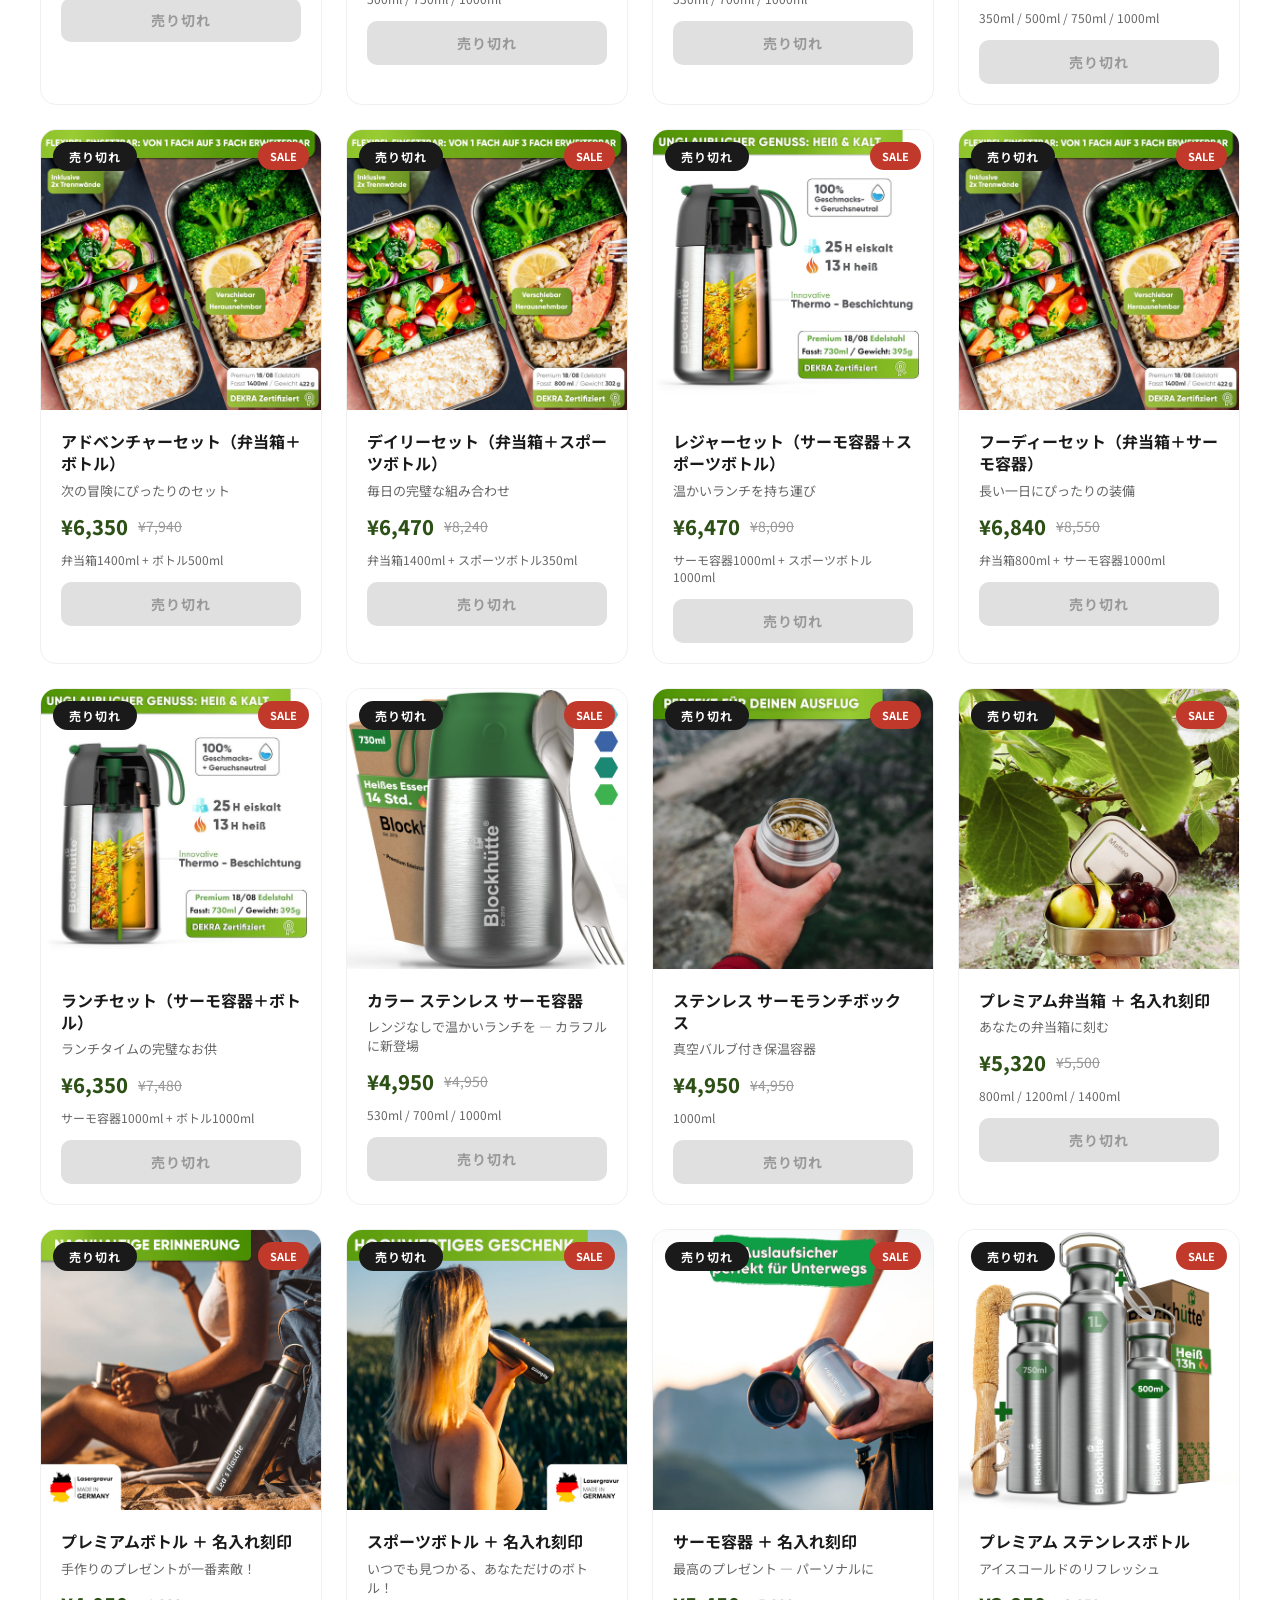
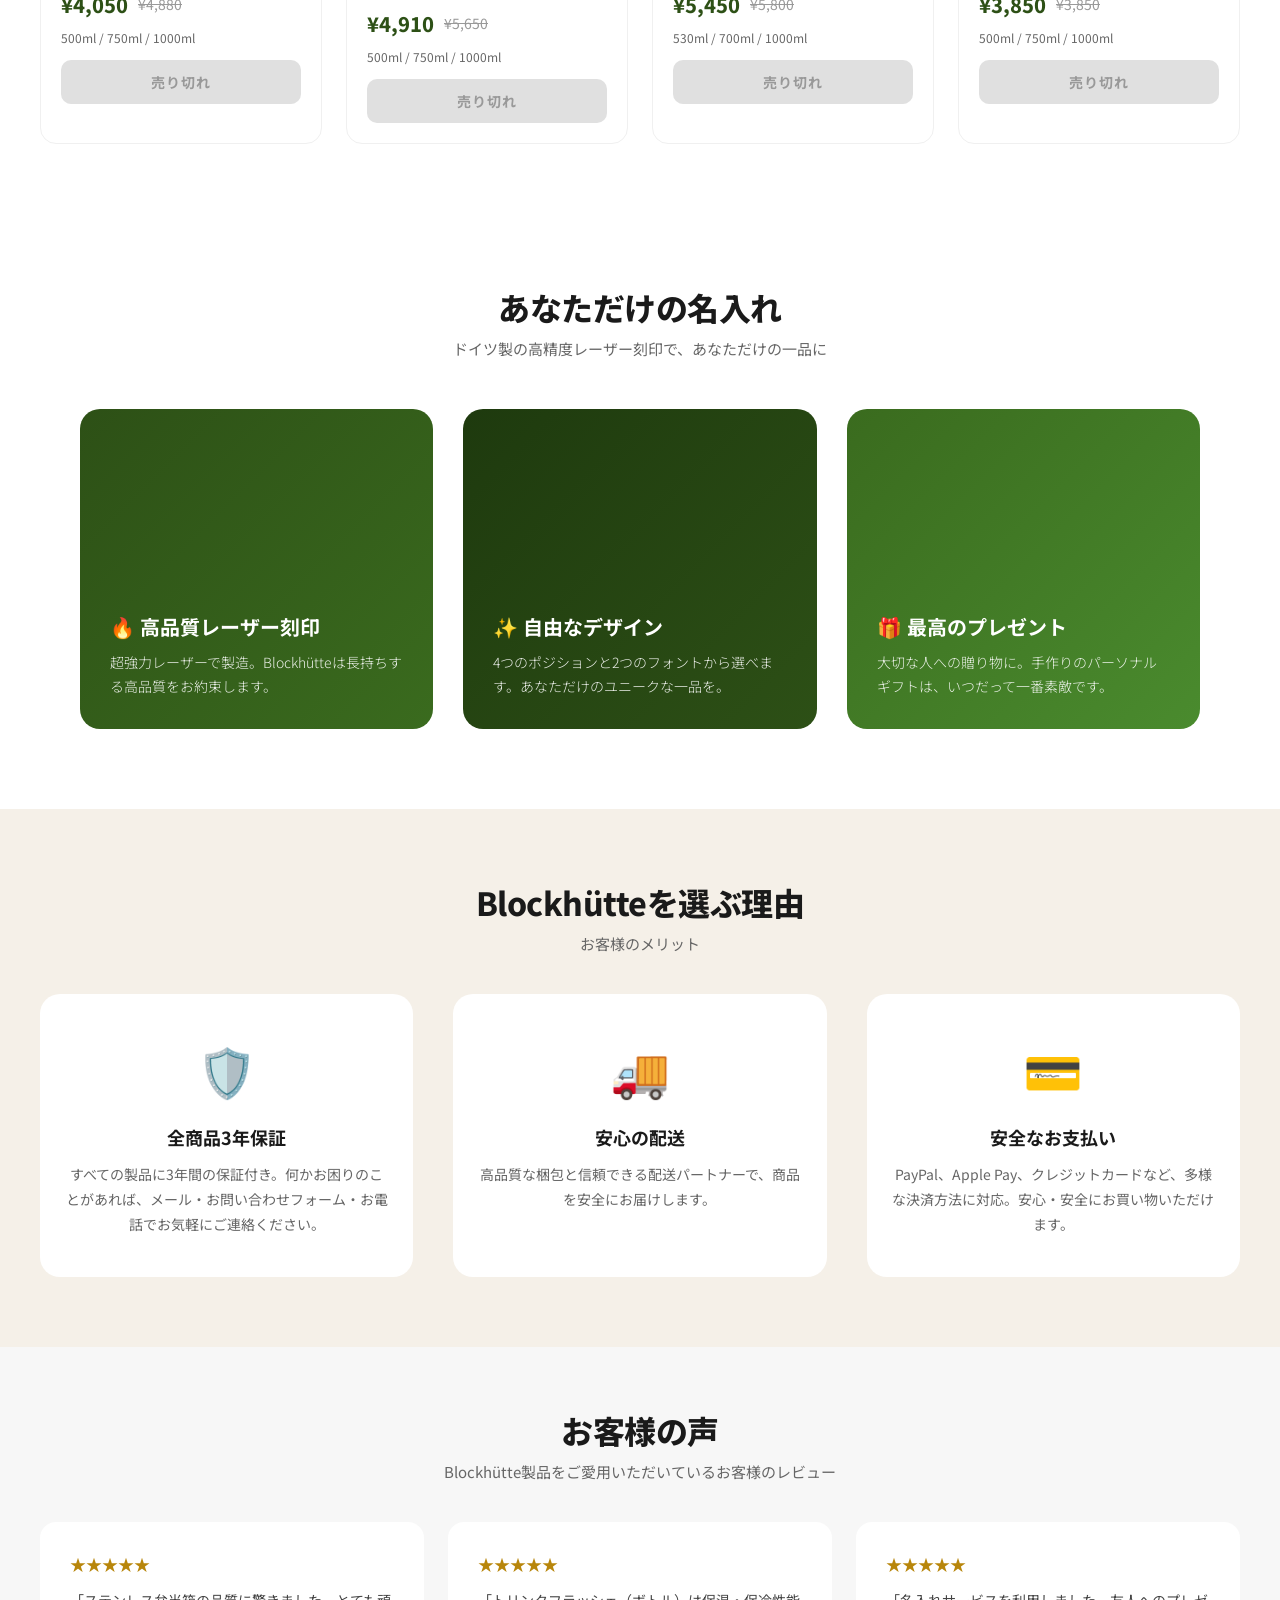
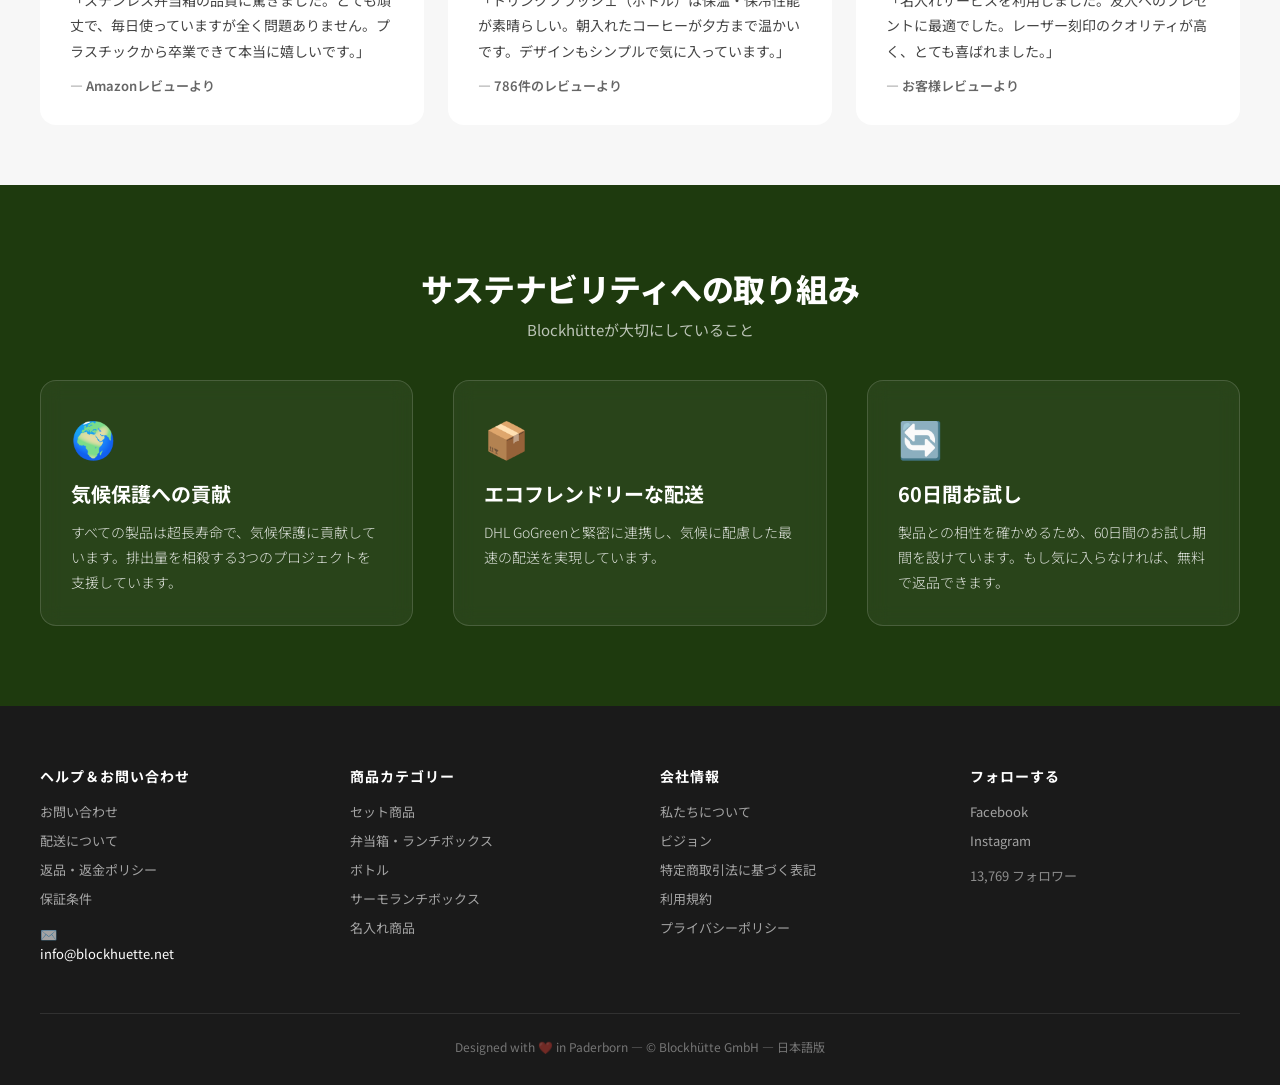
==== commit aea11cbb: "Update product prices in index.html" ====
--- a/index.html
+++ b/index.html
@@ -892,8 +892,8 @@
     id: 'brotdose-1400',
     name: 'プレミアム ステンレス弁当箱',
     subtitle: '最大3つのフレキシブル仕切り付き',
-    price: '¥4,280',
-    originalPrice: '¥4,430',
+    price: '¥5,280',
+    originalPrice: '¥5,280',
     category: ['bestseller', 'lunchbox'],
     sizes: '800ml / 1200ml / 1400ml',
     image: 'images/brotdose-1400.jpg',
@@ -902,8 +902,8 @@
     id: 'trinkflasche-isoliert',
     name: 'プレミアム ステンレス保温ボトル',
     subtitle: '冒険のお供にアイスコールド',
-    price: '¥3,290',
-    originalPrice: '¥3,510',
+    price: '¥4,290',
+    originalPrice: '¥4,290',
     category: ['bestseller', 'bottle'],
     sizes: '500ml / 750ml / 1000ml',
     image: 'images/trinkflasche.jpg',
@@ -912,8 +912,8 @@
     id: 'thermobehaelter',
     name: 'ステンレス サーモ容器（真空バルブ付き）',
     subtitle: '熱いも冷たいもお任せ！',
-    price: '¥4,280',
-    originalPrice: '¥4,430',
+    price: '¥4,950',
+    originalPrice: '¥4,950',
     category: ['bestseller', 'thermo'],
     sizes: '530ml / 700ml / 1000ml',
     image: 'images/thermobehaelter.jpg',
@@ -922,8 +922,8 @@
     id: 'sport-trinkflasche',
     name: 'プレミアム ステンレス スポーツボトル',
     subtitle: 'スタイリッシュ＆スリム ワンハンドクリック式',
-    price: '¥3,720',
-    originalPrice: '¥4,280',
+    price: '¥4,290',
+    originalPrice: '¥4,290',
     category: ['bestseller', 'bottle'],
     sizes: '350ml / 500ml / 750ml / 1000ml',
     image: 'images/sport-trinkflasche.jpg',
@@ -986,8 +986,8 @@
     id: 'thermobehaelter-farbig',
     name: 'カラー ステンレス サーモ容器',
     subtitle: 'レンジなしで温かいランチを — カラフルに新登場',
-    price: '¥3,670',
-    originalPrice: '¥4,430',
+    price: '¥4,950',
+    originalPrice: '¥4,950',
     category: ['thermo'],
     sizes: '530ml / 700ml / 1000ml',
     image: 'images/thermobehaelter-farbig.jpg',
@@ -996,8 +996,8 @@
     id: 'thermo-lunchbox',
     name: 'ステンレス サーモランチボックス',
     subtitle: '真空バルブ付き保温容器',
-    price: '¥4,280',
-    originalPrice: '¥4,430',
+    price: '¥4,950',
+    originalPrice: '¥4,950',
     category: ['thermo'],
     sizes: '1000ml',
     image: 'images/thermo-lunchbox.jpg',
@@ -1050,8 +1050,8 @@
     id: 'trinkflasche-isoliert-2',
     name: 'プレミアム ステンレスボトル',
     subtitle: 'アイスコールドのリフレッシュ',
-    price: '¥3,290',
-    originalPrice: '¥3,510',
+    price: '¥3,850',
+    originalPrice: '¥3,850',
     category: ['bottle'],
     sizes: '500ml / 750ml / 1000ml',
     image: 'images/trinkflasche-2.jpg',
